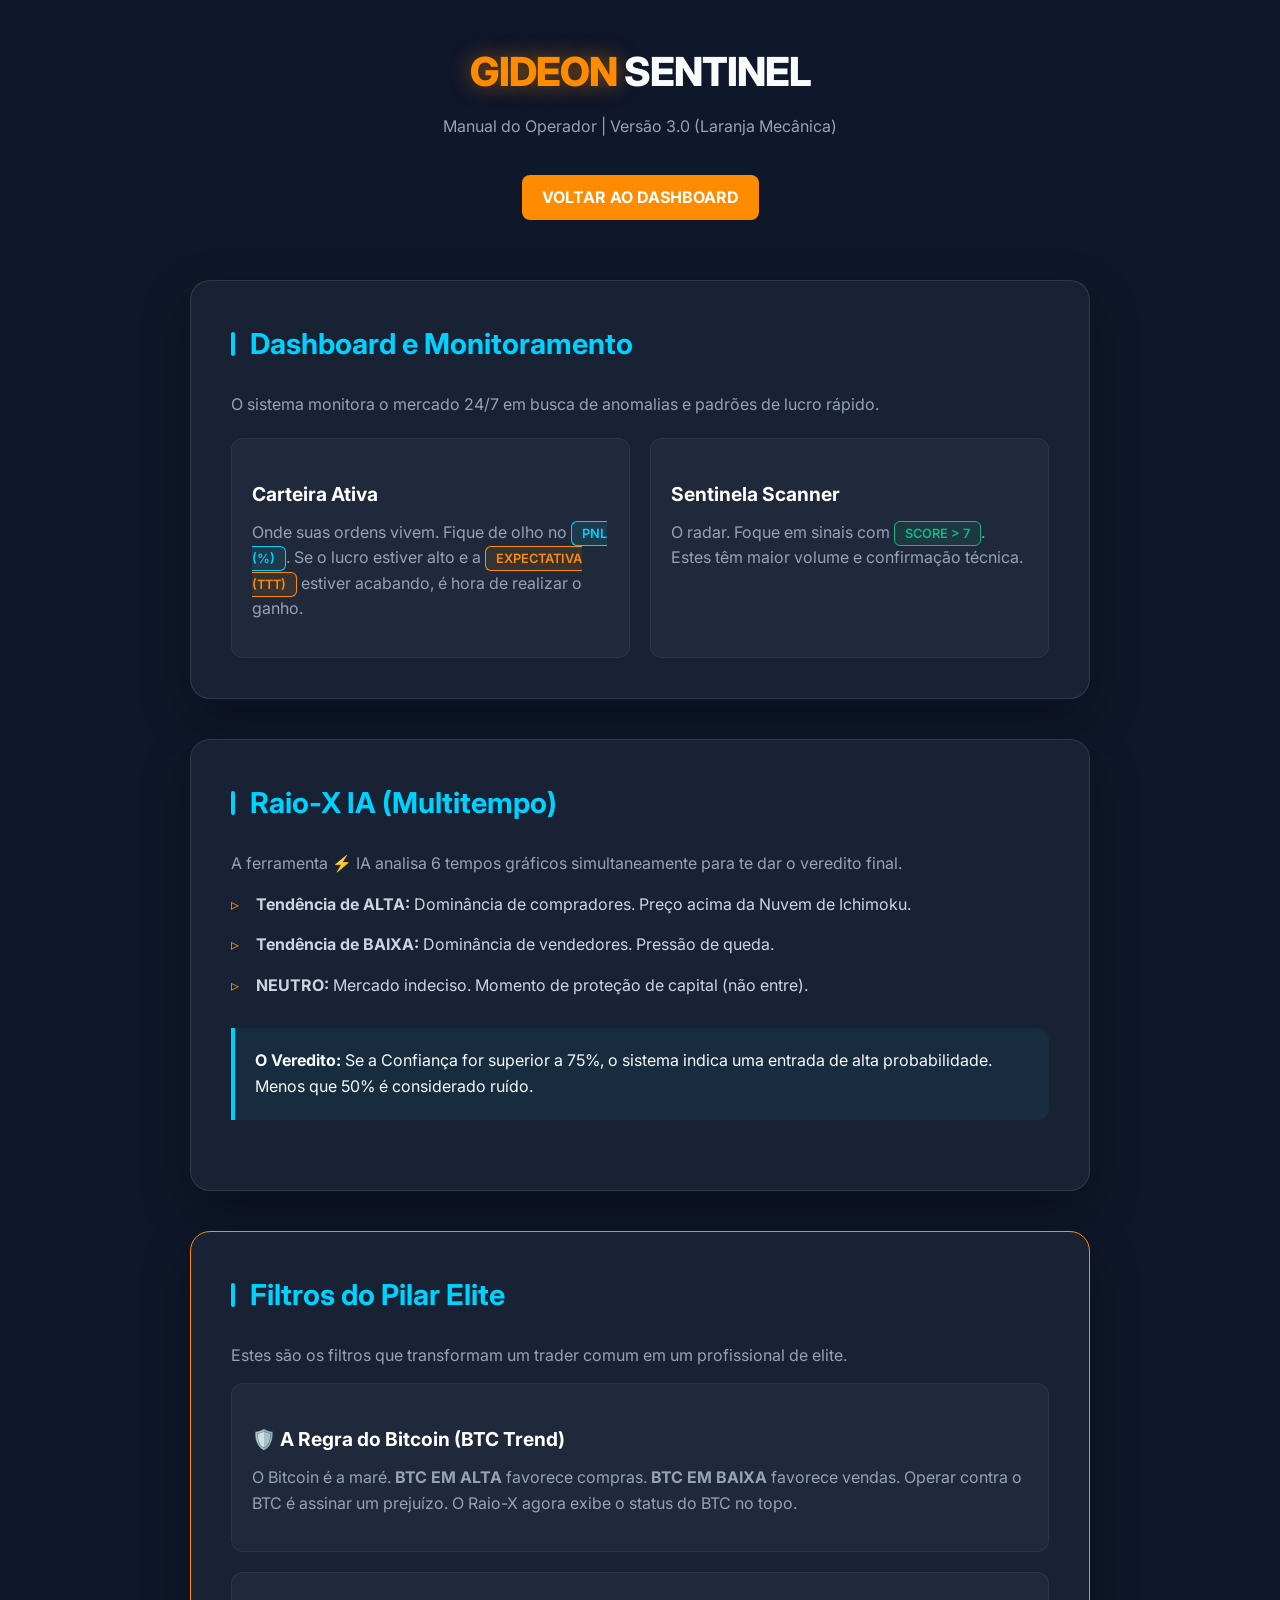
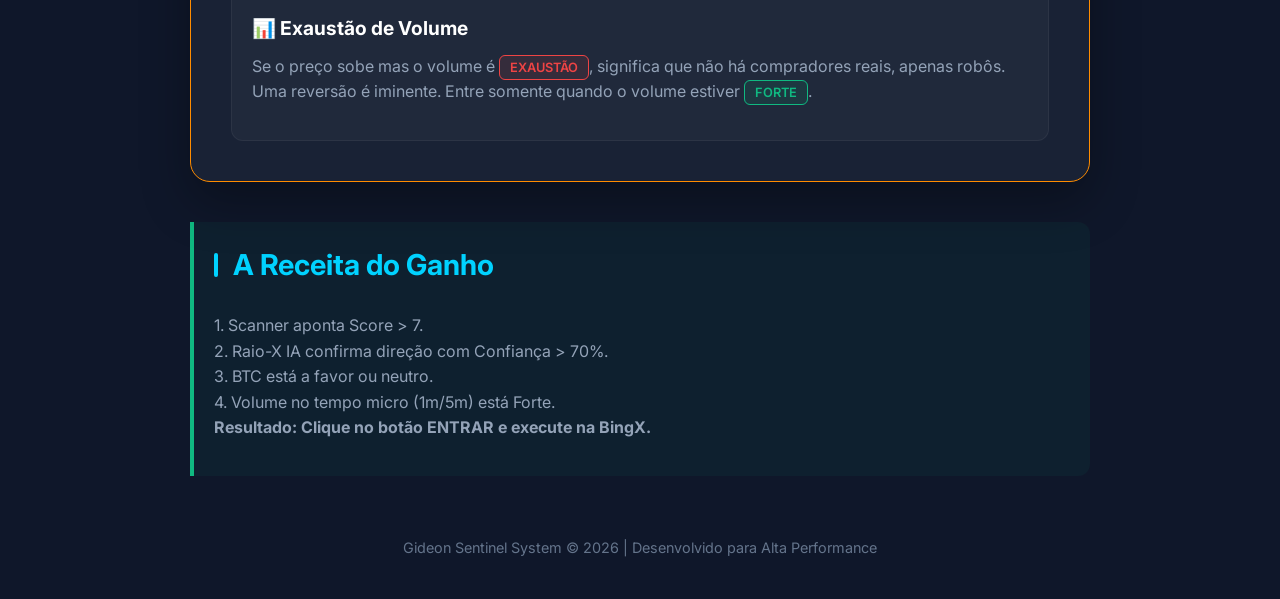
==== dashboard/templates/manual.html @ e63e6b14 "Implementação Completa: Raio-X IA MTF, Filtros de Elite (BTC/Volume), Manuais HTML e Ordenação de Ta" ====
<!DOCTYPE html>
<html lang="pt-br">
<head>
    <meta charset="UTF-8">
    <meta name="viewport" content="width=device-width, initial-scale=1.0">
    <title>Manual do Operador | Gideon Sentinel</title>
    <link href="https://fonts.googleapis.com/css2?family=Inter:wght@300;400;600;800&display=swap" rel="stylesheet">
    <style>
        :root {
            --bg-dark: #0f172a;
            --neon-orange: #ff8c00;
            --neon-blue: #00d2ff;
            --win-green: #10b981;
            --loss-red: #ef4444;
            --glass-bg: rgba(30, 41, 59, 0.7);
            --border: rgba(255, 255, 255, 0.1);
        }

        * { margin: 0; padding: 0; box-sizing: border-box; }

        body {
            font-family: 'Inter', sans-serif;
            background: var(--bg-dark);
            color: #f8fafc;
            line-height: 1.6;
            padding: 40px 20px;
            overflow-x: hidden;
        }

        .container {
            max-width: 900px;
            margin: 0 auto;
        }

        header {
            text-align: center;
            margin-bottom: 60px;
        }

        .logo {
            font-weight: 800;
            font-size: 2.5rem;
            letter-spacing: -1px;
            margin-bottom: 10px;
        }

        .neon-text { color: var(--neon-orange); text-shadow: 0 0 20px rgba(255, 140, 0, 0.5); }

        .glass-card {
            background: var(--glass-bg);
            backdrop-filter: blur(12px);
            border: 1px solid var(--border);
            border-radius: 20px;
            padding: 40px;
            margin-bottom: 40px;
            box-shadow: 0 20px 50px rgba(0,0,0,0.3);
        }

        h2 {
            font-size: 1.8rem;
            color: var(--neon-blue);
            margin-bottom: 25px;
            display: flex;
            align-items: center;
            gap: 15px;
        }

        h2::before {
            content: '';
            width: 4px;
            height: 24px;
            background: var(--neon-blue);
            border-radius: 20px;
        }

        h3 {
            font-size: 1.2rem;
            margin: 20px 0 10px;
            color: #fff;
        }

        p { margin-bottom: 15px; color: #94a3b8; }

        .tag {
            padding: 4px 10px;
            border-radius: 6px;
            font-size: 0.8rem;
            font-weight: 600;
            text-transform: uppercase;
        }

        .tag-green { background: rgba(16, 185, 129, 0.1); color: var(--win-green); border: 1px solid var(--win-green); }
        .tag-red { background: rgba(239, 68, 68, 0.1); color: var(--loss-red); border: 1px solid var(--loss-red); }
        .tag-blue { background: rgba(0, 210, 255, 0.1); color: var(--neon-blue); border: 1px solid var(--neon-blue); }
        .tag-orange { background: rgba(255, 140, 0, 0.1); color: var(--neon-orange); border: 1px solid var(--neon-orange); }

        .strategy-box {
            background: rgba(0, 210, 255, 0.05);
            border-left: 4px solid var(--neon-blue);
            padding: 20px;
            border-radius: 0 12px 12px 0;
            margin: 30px 0;
        }

        ul { list-style: none; }
        li { margin-bottom: 15px; padding-left: 25px; position: relative; color: #cbd5e1; }
        li::before {
            content: '▹';
            position: absolute;
            left: 0;
            color: var(--neon-orange);
        }

        .highlight-grid {
            display: grid;
            grid-template-columns: 1fr 1fr;
            gap: 20px;
            margin-top: 20px;
        }

        .h-item {
            background: rgba(255,255,255,0.03);
            padding: 20px;
            border-radius: 12px;
            border: 1px solid rgba(255,255,255,0.05);
        }

        footer {
            text-align: center;
            color: #64748b;
            font-size: 0.9rem;
            margin-top: 60px;
        }

        .btn-back {
            display: inline-block;
            margin-top: 20px;
            padding: 10px 20px;
            background: var(--neon-orange);
            color: white;
            text-decoration: none;
            border-radius: 8px;
            font-weight: bold;
            transition: 0.3s;
        }

        .btn-back:hover {
            transform: scale(1.05);
            box-shadow: 0 0 20px rgba(255, 140, 0, 0.4);
        }

        @media (max-width: 768px) {
            .highlight-grid { grid-template-columns: 1fr; }
            .glass-card { padding: 25px; }
        }
    </style>
</head>
<body>
    <div class="container">
        <header>
            <div class="logo"><span class="neon-text">GIDEON</span> SENTINEL</div>
            <p>Manual do Operador | Versão 3.0 (Laranja Mecânica)</p>
            <a href="/" class="btn-back">VOLTAR AO DASHBOARD</a>
        </header>

        <section class="glass-card">
            <h2>Dashboard e Monitoramento</h2>
            <p>O sistema monitora o mercado 24/7 em busca de anomalias e padrões de lucro rápido.</p>
            
            <div class="highlight-grid">
                <div class="h-item">
                    <h3>Carteira Ativa</h3>
                    <p>Onde suas ordens vivem. Fique de olho no <span class="tag tag-blue">PNL (%)</span>. Se o lucro estiver alto e a <span class="tag tag-orange">EXPECTATIVA (TTT)</span> estiver acabando, é hora de realizar o ganho.</p>
                </div>
                <div class="h-item">
                    <h3>Sentinela Scanner</h3>
                    <p>O radar. Foque em sinais com <span class="tag tag-green">SCORE > 7</span>. Estes têm maior volume e confirmação técnica.</p>
                </div>
            </div>
        </section>

        <section class="glass-card">
            <h2>Raio-X IA (Multitempo)</h2>
            <p>A ferramenta ⚡ IA analisa 6 tempos gráficos simultaneamente para te dar o veredito final.</p>
            
            <ul>
                <li><strong>Tendência de ALTA:</strong> Dominância de compradores. Preço acima da Nuvem de Ichimoku.</li>
                <li><strong>Tendência de BAIXA:</strong> Dominância de vendedores. Pressão de queda.</li>
                <li><strong>NEUTRO:</strong> Mercado indeciso. Momento de proteção de capital (não entre).</li>
            </ul>

            <div class="strategy-box">
                <strong>O Veredito:</strong> Se a Confiança for superior a 75%, o sistema indica uma entrada de alta probabilidade. Menos que 50% é considerado ruído.
            </div>
        </section>

        <section class="glass-card" style="border-color: var(--neon-orange);">
            <h2>Filtros do Pilar Elite</h2>
            <p>Estes são os filtros que transformam um trader comum em um profissional de elite.</p>
            
            <div class="h-item" style="margin-bottom: 20px;">
                <h3>🛡️ A Regra do Bitcoin (BTC Trend)</h3>
                <p>O Bitcoin é a maré. <strong>BTC EM ALTA</strong> favorece compras. <strong>BTC EM BAIXA</strong> favorece vendas. Operar contra o BTC é assinar um prejuízo. O Raio-X agora exibe o status do BTC no topo.</p>
            </div>

            <div class="h-item">
                <h3>📊 Exaustão de Volume</h3>
                <p>Se o preço sobe mas o volume é <span class="tag tag-red">EXAUSTÃO</span>, significa que não há compradores reais, apenas robôs. Uma reversão é iminente. Entre somente quando o volume estiver <span class="tag tag-green">FORTE</span>.</p>
            </div>
        </section>

        <div class="strategy-box" style="background: rgba(16, 185, 129, 0.05); border-color: var(--win-green);">
            <h2>A Receita do Ganho</h2>
            <p>1. Scanner aponta Score > 7.<br>
               2. Raio-X IA confirma direção com Confiança > 70%.<br>
               3. BTC está a favor ou neutro.<br>
               4. Volume no tempo micro (1m/5m) está Forte.<br>
               <strong>Resultado: Clique no botão ENTRAR e execute na BingX.</strong></p>
        </div>

        <footer>
            Gideon Sentinel System &copy; 2026 | Desenvolvido para Alta Performance
        </footer>
    </div>
</body>
</html>
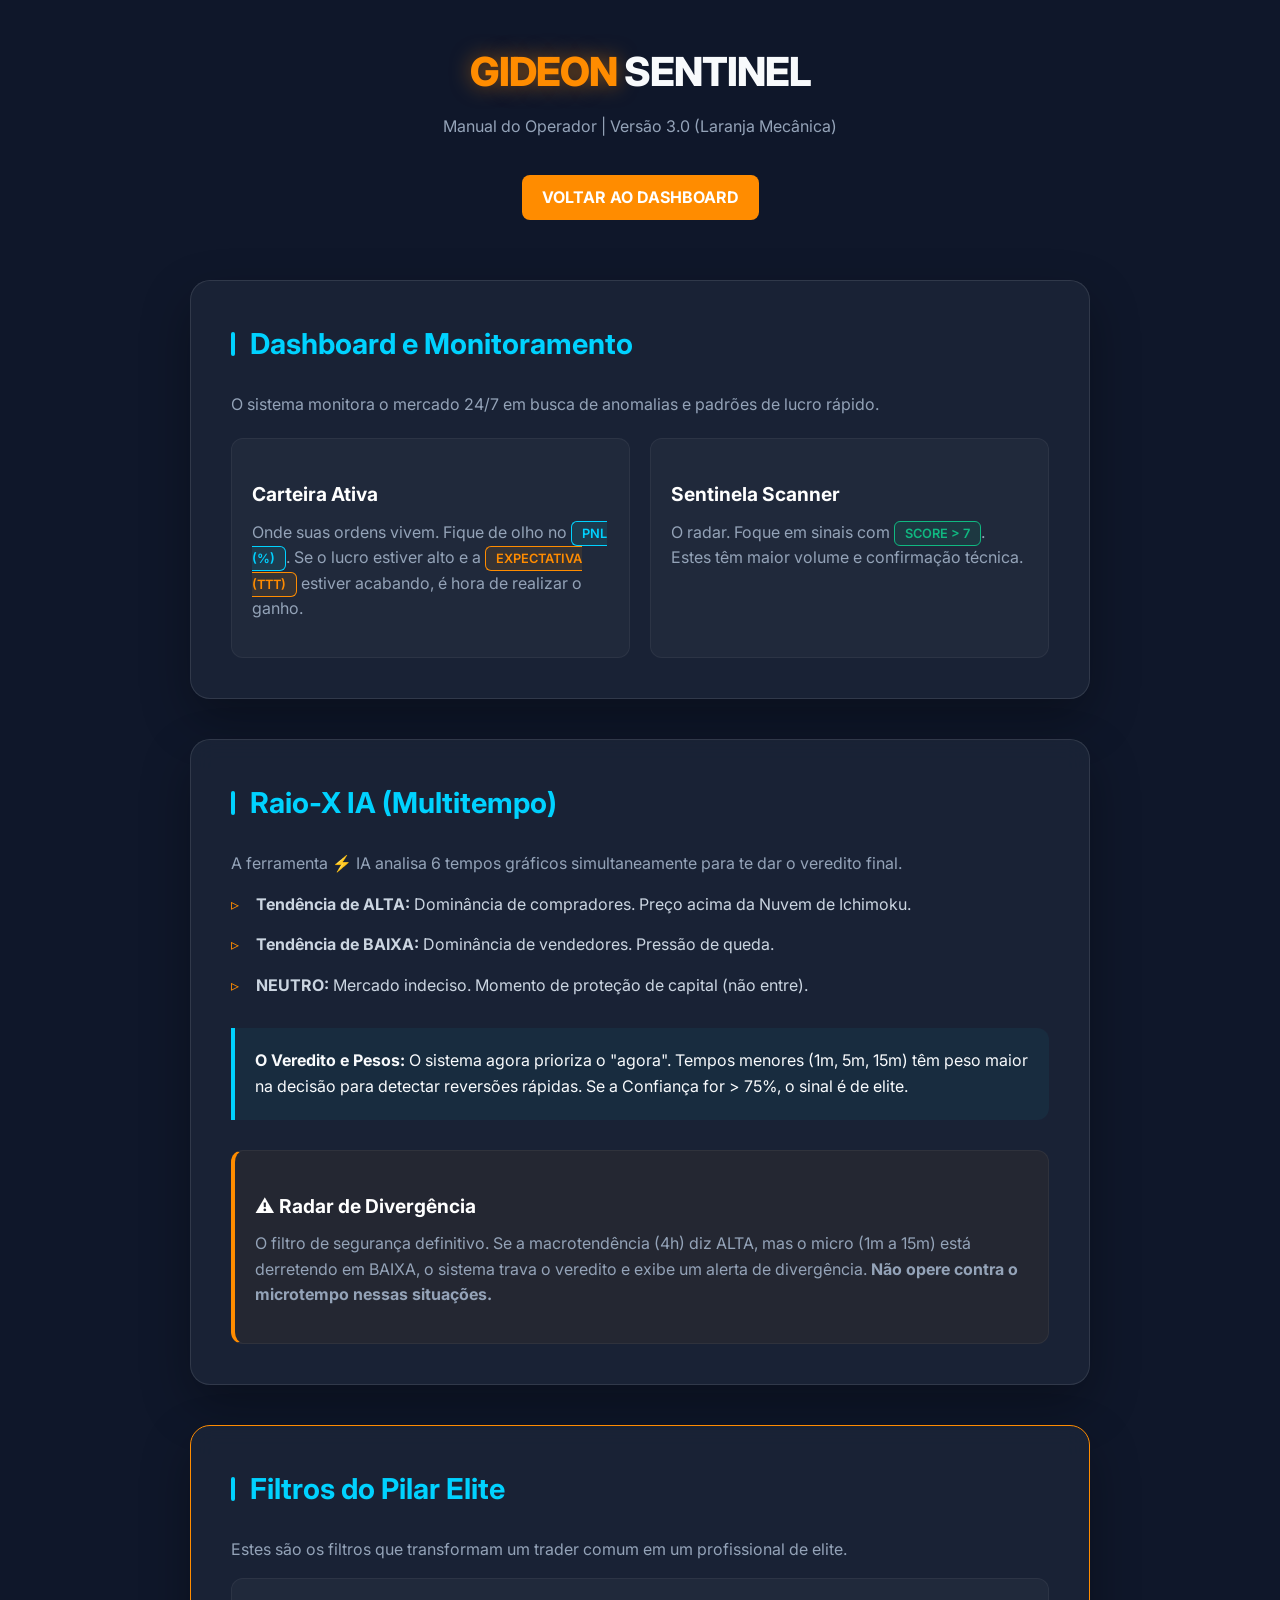
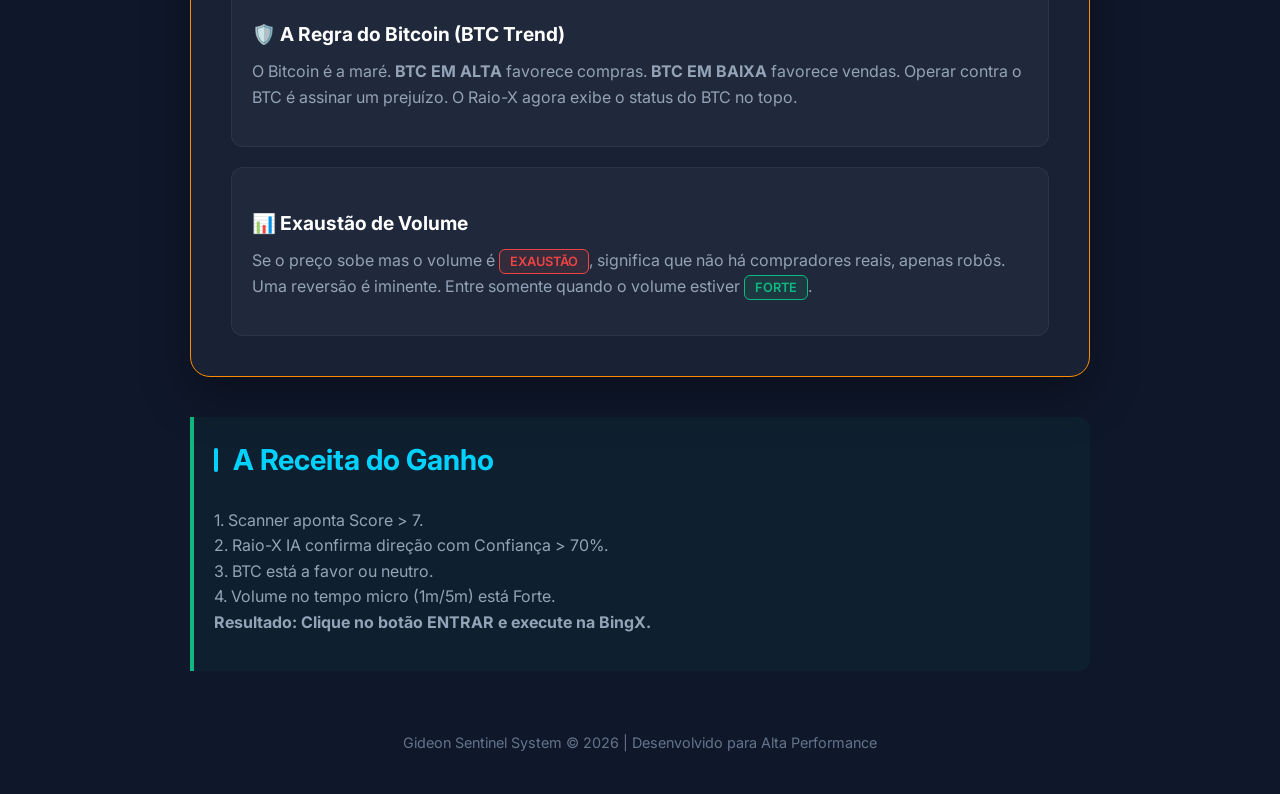
==== commit 074dc32a: "feat: Implement a new dashboard with dynamic UI, symbol synchronization, and monitoring features." ====
--- a/dashboard/templates/manual.html
+++ b/dashboard/templates/manual.html
@@ -190,7 +190,12 @@
             </ul>
 
             <div class="strategy-box">
-                <strong>O Veredito:</strong> Se a Confiança for superior a 75%, o sistema indica uma entrada de alta probabilidade. Menos que 50% é considerado ruído.
+                <strong>O Veredito e Pesos:</strong> O sistema agora prioriza o "agora". Tempos menores (1m, 5m, 15m) têm peso maior na decisão para detectar reversões rápidas. Se a Confiança for > 75%, o sinal é de elite.
+            </div>
+
+            <div class="h-item" style="border-left: 4px solid var(--neon-orange); background: rgba(255,140,0,0.05);">
+                <h3>⚠️ Radar de Divergência</h3>
+                <p>O filtro de segurança definitivo. Se a macrotendência (4h) diz ALTA, mas o micro (1m a 15m) está derretendo em BAIXA, o sistema trava o veredito e exibe um alerta de divergência. <strong>Não opere contra o microtempo nessas situações.</strong></p>
             </div>
         </section>
 
